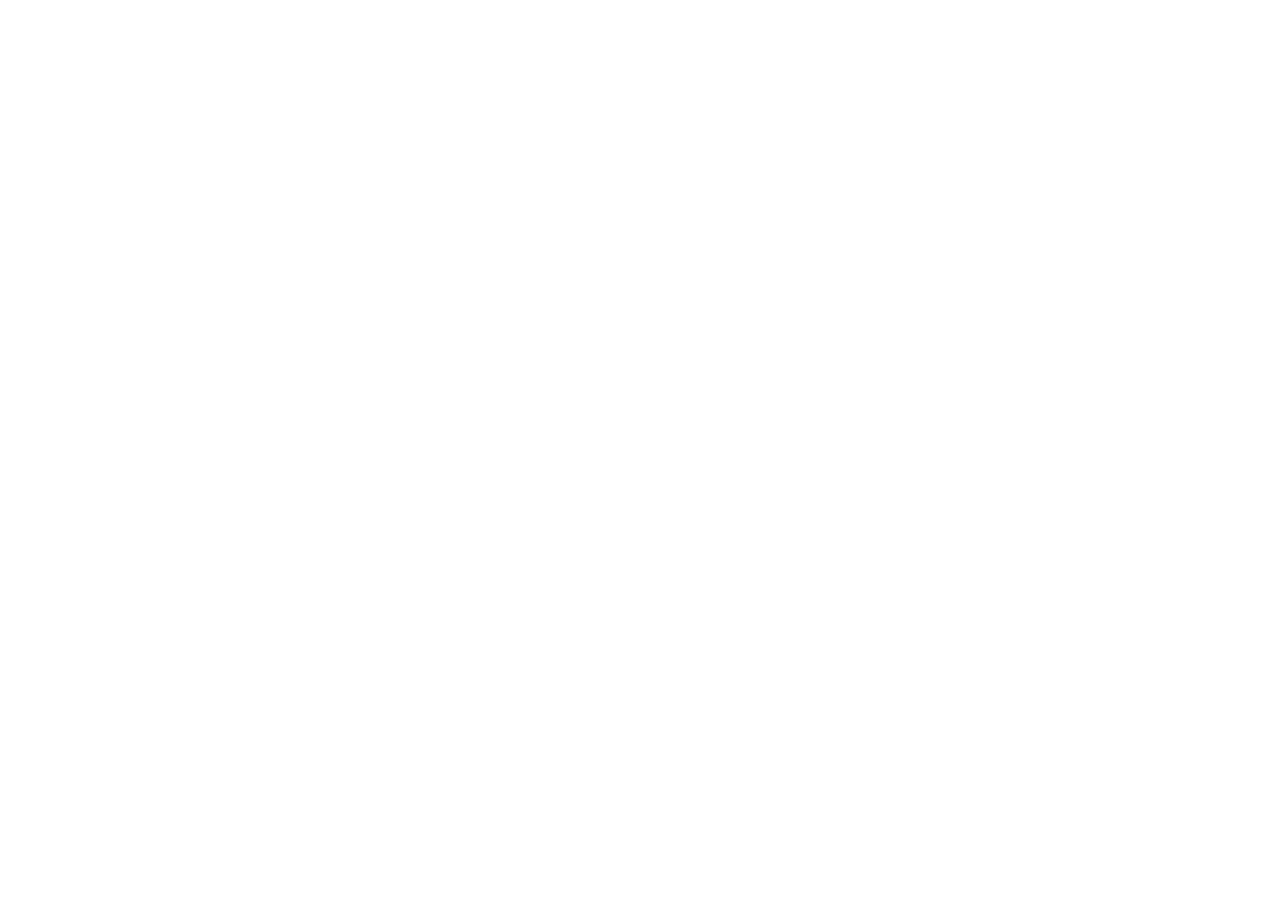
==== community.html @ 64906183 "Initial project setup" ====
<!DOCTYPE html>
<html lang="en">

<head>
  <meta charset="UTF-8">
  <meta name="viewport" content="width=device-width, initial-scale=1.0">
  <meta name="description"
    content="The Las Vegas Scholars Program community is filled with incredible UNLV students and faculty.">
  <link rel="icon" type="image/png" href="img/icons/favicon.png">
  <link rel="stylesheet" href="css/main.css">
  <link rel="stylesheet" href="css/community.css">
  <script src="js/main.js" defer></script>
  <script src="js/community.js" defer></script>
  <title>LVSP | Community</title>
</head>

<body>

</body>

</html>
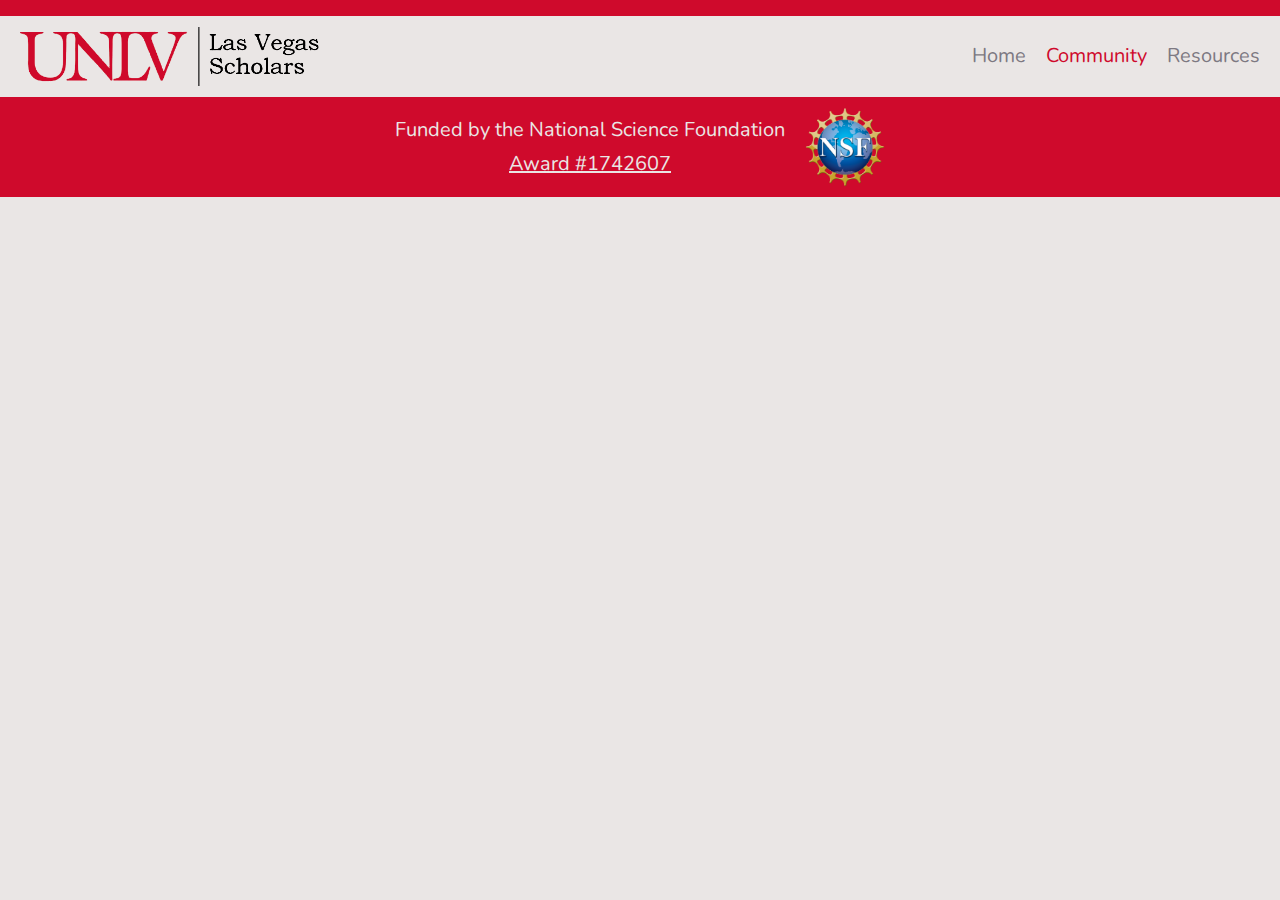
==== commit d16f00c8: "Added header and footer" ====
--- a/community.html
+++ b/community.html
@@ -7,6 +7,8 @@
   <meta name="description"
     content="The Las Vegas Scholars Program community is filled with incredible UNLV students and faculty.">
   <link rel="icon" type="image/png" href="img/icons/favicon.png">
+  <link rel="preconnect" href="https://fonts.gstatic.com">
+  <link href="https://fonts.googleapis.com/css2?family=Nunito&display=swap" rel="stylesheet">
   <link rel="stylesheet" href="css/main.css">
   <link rel="stylesheet" href="css/community.css">
   <script src="js/main.js" defer></script>
@@ -15,7 +17,23 @@
 </head>
 
 <body>
-
+  <header class="main-container">
+    <img src="img/icons/LVSP-UNLVLogo.png" alt="Las Vegas Scholars Program">
+    <nav>
+      <a href="index.html">Home</a>
+      <a href="#" class="current-page">Community</a>
+      <a href="resources.html">Resources</a>
+    </nav>
+  </header>
+  <footer>
+    <div class="award-info">
+      <p>Funded by the National Science Foundation</p>
+      <a href="https://www.nsf.gov/awardsearch/showAward?AWD_ID=1742607&HistoricalAwards=false">
+        Award #1742607
+      </a>
+    </div>
+    <img src="img/icons/NSF_4-Color_bitmap_Logo.jpg" alt="National Science Foundation Logo">
+  </footer>
 </body>
 
 </html>--- a/css/main.css
+++ b/css/main.css
@@ -0,0 +1,69 @@
+:root {
+  --light-shade: #EAE6E5;
+  --light-accent: #7D7982;
+  --main-brand-color: #CF0A2C;
+  --dark-accent: #BB8551;
+  --dark-shade: #161418;
+}
+
+* {
+  padding: 0;
+  margin: 0;
+  box-sizing: border-box;
+}
+
+html {
+  font-family: 'Nunito', 'Segoe UI', Tahoma, Geneva, Verdana, sans-serif;
+  font-size: 62.5%;
+  line-height: 1.7;
+}
+
+body {
+  background-color: var(--light-shade);
+  border-top: 1.6rem solid var(--main-brand-color);
+}
+
+.main-container {
+  max-width: 140rem;
+  margin: 0 auto;
+  padding: 1rem clamp(1rem, 2vw, 2rem);
+}
+
+/* Header */
+header {
+  display: flex;
+  align-items: center;
+  justify-content: space-between;
+}
+header img { width: clamp(12rem, 40vw, 30rem) }
+header nav {
+  display: flex;
+  align-items: flex-end;
+  justify-content: space-between;
+}
+header nav a {
+  color: var(--light-accent);
+  text-decoration: none;
+  font-size: clamp(0.8rem, 3vw, 2rem);
+  margin-left: clamp(0.8rem, 3vw, 2rem);
+  transition: color 0.25s ease-in-out;
+}
+header nav a:hover { color: var(--main-brand-color) }
+header nav a.current-page { color: var(--main-brand-color) }
+
+/* Footer */
+footer {
+  display: flex;
+  align-items: center;
+  justify-content: center;
+  background-color: var(--main-brand-color);
+  color: var(--light-shade);
+  padding: 1rem;
+}
+footer .award-info {
+  text-align: center;
+  font-size: clamp(0.8rem, 3vw, 2rem);
+  margin-right: clamp(1rem, 2vw, 2rem);
+}
+footer .award-info a { color: var(--light-shade) }
+footer img { width: clamp(4rem, 10vw, 8rem) }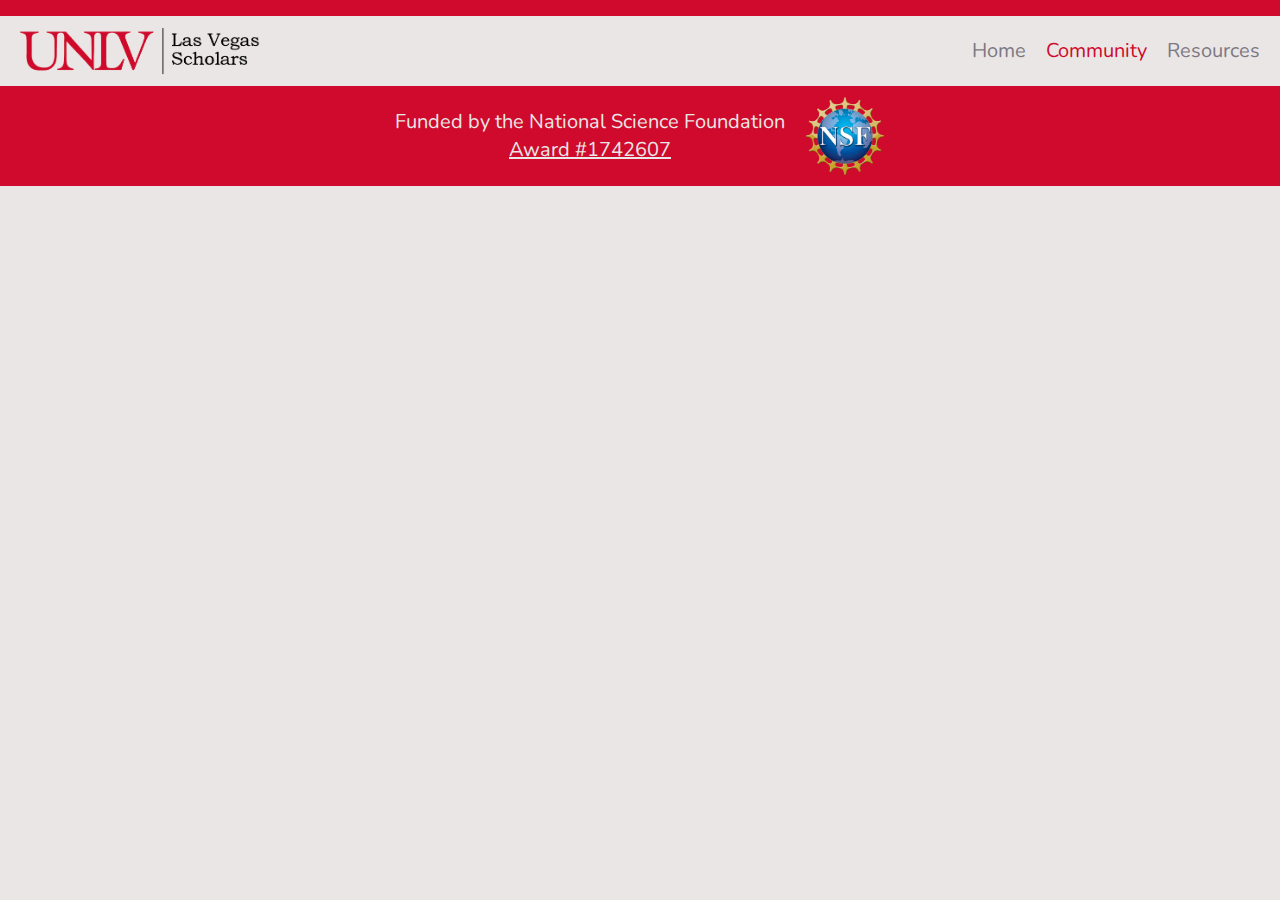
==== commit b00df6c3: "Updated header" ====
--- a/community.html
+++ b/community.html
@@ -17,13 +17,15 @@
 </head>
 
 <body>
-  <header class="main-container">
-    <img src="img/icons/LVSP-UNLVLogo.png" alt="Las Vegas Scholars Program">
-    <nav>
-      <a href="index.html">Home</a>
-      <a href="#" class="current-page">Community</a>
-      <a href="resources.html">Resources</a>
-    </nav>
+  <header>
+    <div class="main-container">
+      <img src="img/icons/LVSP-UNLVLogo.png" alt="Las Vegas Scholars Program">
+      <nav>
+        <a href="index.html">Home</a>
+        <a href="#" class="current-page">Community</a>
+        <a href="resources.html">Resources</a>
+      </nav>
+    </div>
   </header>
   <footer>
     <div class="award-info">
--- a/css/main.css
+++ b/css/main.css
@@ -15,12 +15,11 @@
 html {
   font-family: 'Nunito', 'Segoe UI', Tahoma, Geneva, Verdana, sans-serif;
   font-size: 62.5%;
-  line-height: 1.7;
+  line-height: 1;
 }
 
 body {
   background-color: var(--light-shade);
-  border-top: 1.6rem solid var(--main-brand-color);
 }
 
 .main-container {
@@ -31,11 +30,19 @@
 
 /* Header */
 header {
+  position: sticky;
+  top: 0;
+  background-color: var(--light-shade);
+  border-top: clamp(0.8rem, 30vw, 1.6rem) solid var(--main-brand-color);
+  z-index: 1;
+}
+header .main-container {
+  height: clamp(5rem, 8vw, 7rem);
   display: flex;
   align-items: center;
   justify-content: space-between;
 }
-header img { width: clamp(12rem, 40vw, 30rem) }
+header img { width: clamp(12rem, 30vw, 24rem) }
 header nav {
   display: flex;
   align-items: flex-end;
@@ -44,8 +51,8 @@
 header nav a {
   color: var(--light-accent);
   text-decoration: none;
-  font-size: clamp(0.8rem, 3vw, 2rem);
-  margin-left: clamp(0.8rem, 3vw, 2rem);
+  font-size: clamp(1rem, 2vw, 2rem);
+  margin-left: clamp(1rem, 2vw, 2rem);
   transition: color 0.25s ease-in-out;
 }
 header nav a:hover { color: var(--main-brand-color) }
@@ -62,8 +69,9 @@
 }
 footer .award-info {
   text-align: center;
-  font-size: clamp(0.8rem, 3vw, 2rem);
+  font-size: clamp(1rem, 2vw, 2rem);
   margin-right: clamp(1rem, 2vw, 2rem);
+  line-height: 1.4;
 }
 footer .award-info a { color: var(--light-shade) }
 footer img { width: clamp(4rem, 10vw, 8rem) }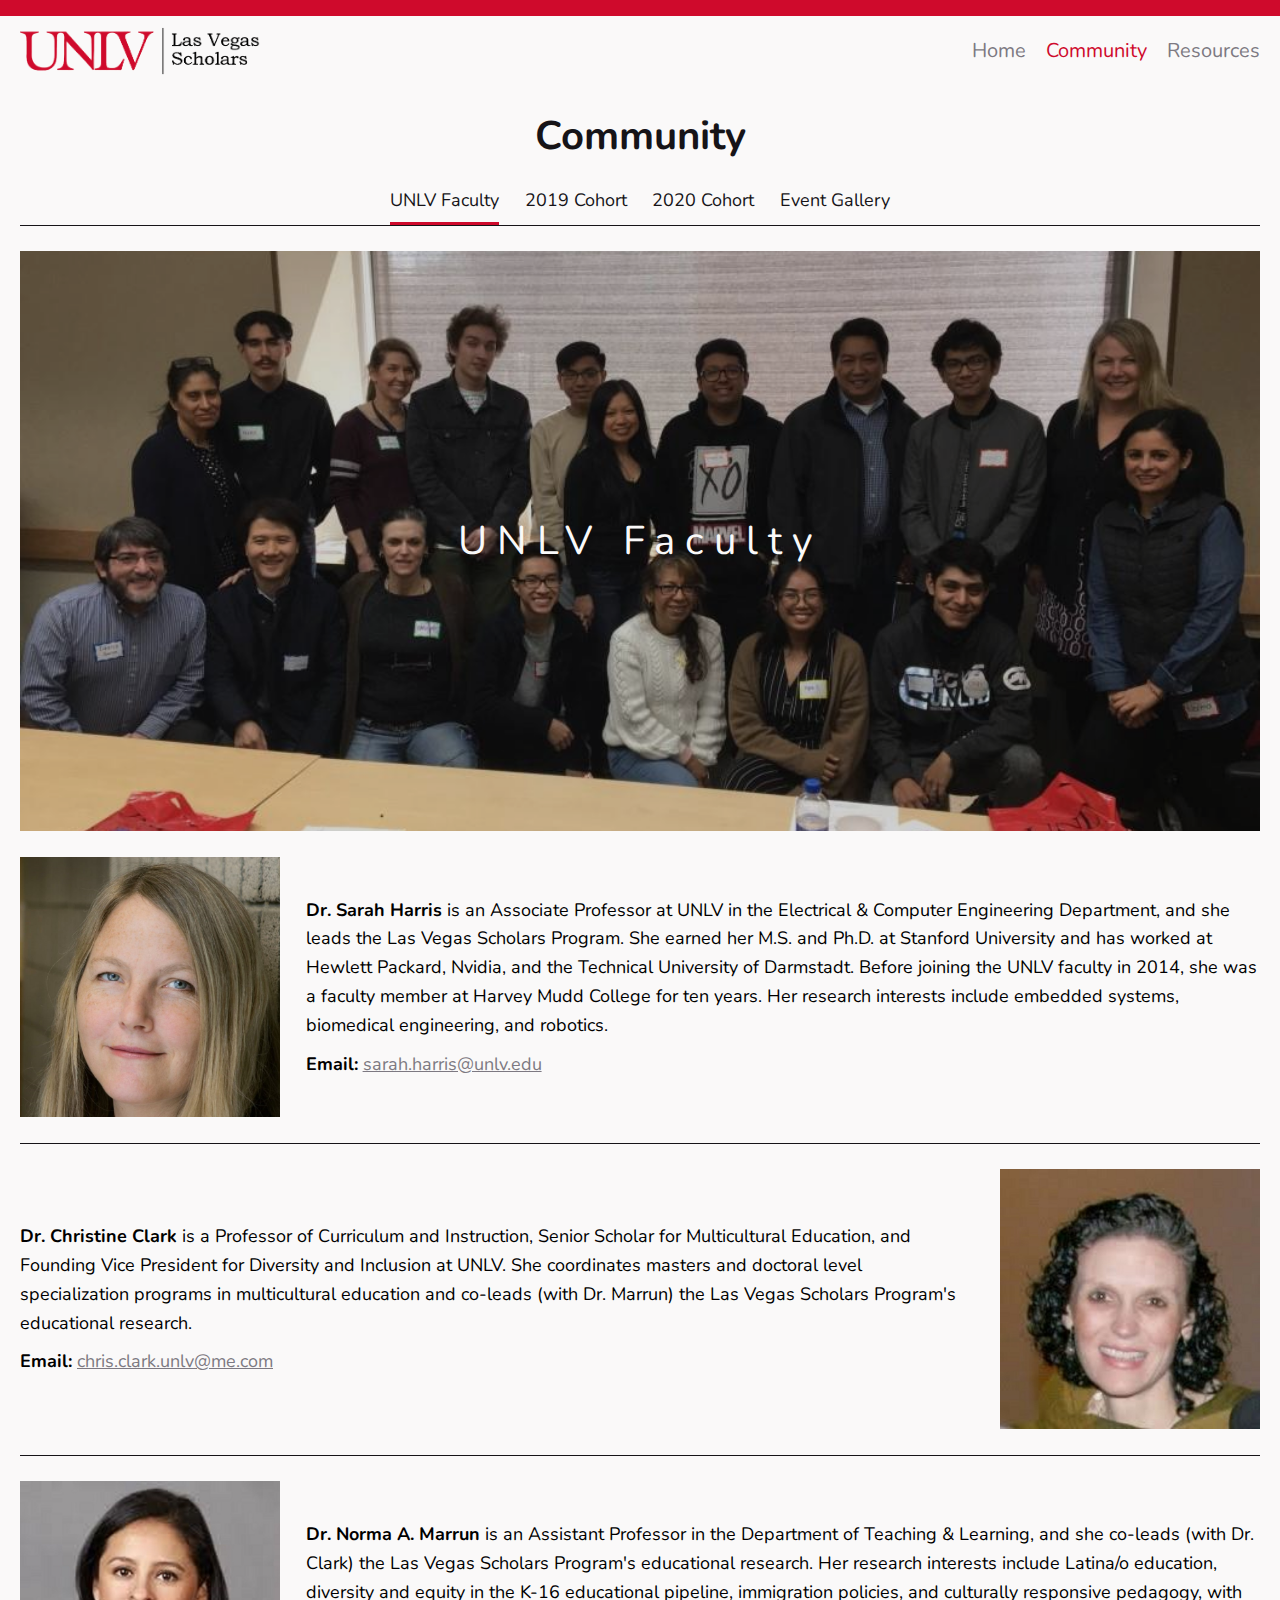
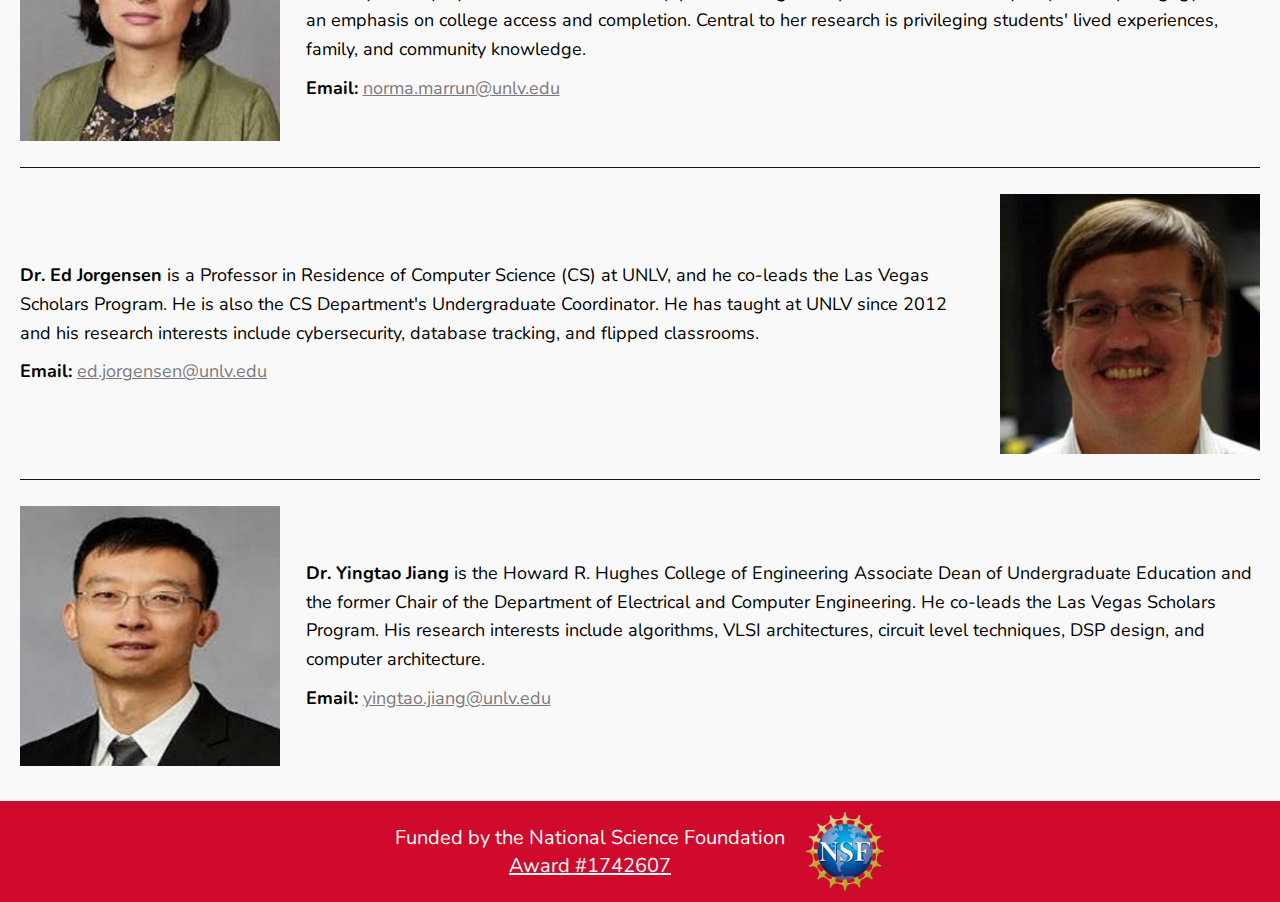
==== commit 1cd62c79: "Added community page" ====
--- a/community.html
+++ b/community.html
@@ -27,6 +27,461 @@
       </nav>
     </div>
   </header>
+  <main class="main-container">
+    <h1 class="page-title">Community</h1>
+    <nav class="tabs">
+      <div class="tab current-tab" data-tab-target="#faculty">UNLV Faculty</div>
+      <div class="tab" data-tab-target="#cohort2019">2019 Cohort</div>
+      <div class="tab" data-tab-target="#cohort2020">2020 Cohort</div>
+      <div class="tab" data-tab-target="#gallery">Event Gallery</div>
+    </nav>
+    <div class="tab-content">
+      <div id="faculty" class="current-tab-content" data-tab-content>
+        <div class="banner-container">
+          <img src="img/events/Welcome Orientation - 3.9.19/3.jpg" alt="Faculty Banner Image" class="banner-img">
+          <div class="banner-cover">
+            <h2 class="banner-text">UNLV Faculty</h2>
+          </div>
+        </div>
+        <div class="person">
+          <img src="img/bio-pics/SarahHarris.jpg" alt="Dr. Sarah Harris" class="person-img">
+          <div class="person-info">
+            <p class="person-description">
+              <b>Dr. Sarah Harris</b> is an Associate Professor at UNLV in the Electrical &
+              Computer Engineering Department, and she leads the Las Vegas Scholars Program.
+              She earned her M.S. and Ph.D. at Stanford University and has worked at
+              Hewlett Packard, Nvidia, and the Technical University of Darmstadt. Before joining
+              the UNLV faculty in 2014, she was a faculty member at Harvey Mudd College
+              for ten years. Her research interests include embedded systems,
+              biomedical engineering, and robotics.
+            </p>
+            <div class="person-email">
+              <b>Email:</b>
+              <a href="mailto:sarah.harris@unlv.edu">sarah.harris@unlv.edu</a>
+            </div>
+          </div>
+        </div>
+        <div class="person">
+          <img src="img/bio-pics/ChristineClark.jpg" alt="Dr. Christine Clark" class="person-img">
+          <div class="person-info">
+            <p class="person-description">
+              <b>Dr. Christine Clark</b> is a Professor of Curriculum and Instruction,
+              Senior Scholar for Multicultural Education, and Founding Vice President
+              for Diversity and Inclusion at UNLV. She coordinates masters and doctoral level
+              specialization programs in multicultural education and co-leads
+              (with Dr. Marrun) the Las Vegas Scholars Program's educational research.
+            </p>
+            <div class="person-email">
+              <b>Email:</b>
+              <a href="mailto:chris.clark.unlv@me.com">chris.clark.unlv@me.com</a>
+            </div>
+          </div>
+        </div>
+        <div class="person">
+          <img src="img/bio-pics/NormaMarrun.jpg" alt="Dr. Norma A. Marrun" class="person-img">
+          <div class="person-info">
+            <p class="person-description">
+              <b>Dr. Norma A. Marrun</b> is an Assistant Professor in the Department of Teaching &
+              Learning, and she co-leads (with Dr. Clark) the Las Vegas Scholars Program's
+              educational research. Her research interests include Latina/o education,
+              diversity and equity in the K-16 educational pipeline, immigration policies,
+              and culturally responsive pedagogy, with an emphasis on college access and
+              completion. Central to her research is privileging students' lived experiences,
+              family, and community knowledge.
+            </p>
+            <div class="person-email">
+              <b>Email:</b>
+              <a href="mailto:norma.marrun@unlv.edu">norma.marrun@unlv.edu</a>
+            </div>
+          </div>
+        </div>
+        <div class="person">
+          <img src="img/bio-pics/EdJorgensen.jpg" alt="Dr. Ed Jorgensen" class="person-img">
+          <div class="person-info">
+            <p class="person-description">
+              <b>Dr. Ed Jorgensen</b> is a Professor in Residence of Computer Science (CS)
+              at UNLV, and he co-leads the Las Vegas Scholars Program. He is also the
+              CS Department's Undergraduate Coordinator. He has taught at UNLV since 2012
+              and his research interests include cybersecurity, database tracking,
+              and flipped classrooms.
+            </p>
+            <div class="person-email">
+              <b>Email:</b>
+              <a href="mailto:ed.jorgensen@unlv.edu">ed.jorgensen@unlv.edu</a>
+            </div>
+          </div>
+        </div>
+        <div class="person">
+          <img src="img/bio-pics/YingtaoJiang.jpg" alt="Dr. Yingtao Jiang" class="person-img">
+          <div class="person-info">
+            <p class="person-description">
+              <b>Dr. Yingtao Jiang</b> is the Howard R. Hughes College of Engineering
+              Associate Dean of Undergraduate Education and the former Chair of the
+              Department of Electrical and Computer Engineering. He co-leads the
+              Las Vegas Scholars Program. His research interests include algorithms,
+              VLSI architectures, circuit level techniques, DSP design, and computer architecture.
+            </p>
+            <div class="person-email">
+              <b>Email:</b>
+              <a href="mailto:yingtao.jiang@unlv.edu">yingtao.jiang@unlv.edu</a>
+            </div>
+          </div>
+        </div>
+      </div>
+      <div id="cohort2019" data-tab-content>
+        <div class="banner-container">
+          <img src="img/events/2019 Cohort - Photo Shoot/8.jpg" alt="Cohort 2019 Banner Image" class="banner-img">
+          <div class="banner-cover">
+            <h2 class="banner-text">2019 Cohort</h2>
+          </div>
+        </div>
+        <div class="person">
+          <img src="img/bio-pics/DatinoDixon.jpg" alt="Datino Dixon" class="person-img">
+          <div class="person-info">
+            <p class="person-description">
+              Ever since <b>Datino Dixon</b> first stepped foot into his grandpa’s computer shop,
+              he’s been fascinated by computers. Datino went to CSN High School (east campus)
+              and is an entering freshman studying computer engineering at UNLV.
+              He loves going to the gym, building computers, and hanging out with friends.
+              He is proud to be a part of this program and hopes to really make a change in the
+              world – like how this program has changed his.
+            </p>
+          </div>
+        </div>
+        <div class="person">
+          <img src="img/bio-pics/MarcoInfantado.jpg" alt="Marco Infantado" class="person-img">
+          <div class="person-info">
+            <p class="person-description">
+              <b>Marco Infantado</b> is a student at UNLV studying computer science. He was the
+              salutatorian in his high school, East Career and Technical Academy. He was part of
+              the Information Technology Program and became an intern technician for the school.
+              It was in his sophomore year of high school, when he took AP computer science and
+              game design, that he realized how much he enjoyed programming.
+            </p>
+          </div>
+        </div>
+        <div class="person">
+          <img src="img/bio-pics/RobertLonasco.jpg" alt="Robert Lonasco" class="person-img">
+          <div class="person-info">
+            <p class="person-description">
+              Born and raised in Las Vegas, Nevada, <b>Robert Lonasco</b> had recently discovered
+              his passion for computers upon building his own PC, back in the summer of 2018.
+              Robert graduated from CSNHS (South) in spring 2019 with nearly 40 college credits
+              under his name. He is now majoring in Computer Engineering at the University of
+              Nevada, Las Vegas. Robert’s favorite pastimes include swimming, video games,
+              watching hockey, and hanging with his friends on discord. In the future after
+              getting his education, Robert seeks to work in an innovative field such as
+              defense, space exploration, video game design, or the electric car industry.
+            </p>
+          </div>
+        </div>
+        <div class="person">
+          <img src="img/bio-pics/DanielMontoya.jpg" alt="Daniel Montoya" class="person-img">
+          <div class="person-info">
+            <p class="person-description">
+              <b>Daniel Montoya</b> is an entering freshman studying computer engineering at
+              the UNLV. In high school, he was a member of the Student Organization of
+              Latinos (SOL), where he participated in events to help the community, such as
+              food drives, toy drives, and other volunteering activities. Having done this
+              for over two years, he was able to proudly wear the SOL stole during graduation.
+              Daniel traveled most of Europe during the summer after graduating from high
+              school, and he is now excited to begin his studies at UNLV to become a
+              computer engineer.
+            </p>
+          </div>
+        </div>
+        <div class="person">
+          <img src="img/bio-pics/KevynSolano.jpg" alt="Kevyn Solano" class="person-img">
+          <div class="person-info">
+            <p class="person-description">
+              <b>Kevyn Solano</b> graduated from Chaparral High School in 2019. He is majoring
+              in computer engineering at UNLV. He chose this major because he has always loved
+              computers and wants to deepen his understanding of how they work so that he can
+              expand the ways that he can apply them to solve problems. He believes that
+              computing has a sea of possibilities that have not yet been exploited.
+              He is excited about embarking on his university career, and he looks forward to
+              graduating, after which he hopes to work for a large company such as
+              Google or Microsoft.
+            </p>
+          </div>
+        </div>
+        <div class="person">
+          <img src="img/bio-pics/KylaSannadan.jpg" alt="Kyla Sannadan" class="person-img">
+          <div class="person-info">
+            <p class="person-description">
+              <b>Kyla Sannadan</b> is an undergraduate currently majoring in Computer Science
+              and Graphic Design at UNLV. She graduated from Nevada State High School, serving
+              in leadership roles for various extra-curricular activities such as being her
+              zoned school's Navy JROTC Academic Team Commander and being part of both the
+              Unarmed Drill Team and Chamber Orchestra. Kyla eventually plans to go further
+              into graphic design after graduating from college, aiming for a career that
+              utilizes knowledge from both majors that she is currently studying in.
+            </p>
+          </div>
+        </div>
+        <div class="person">
+          <img src="img/bio-pics/SamVinh.jpg" alt="Sam Vinh" class="person-img">
+          <div class="person-info">
+            <p class="person-description">
+              <b>Sam Vinh</b> is an ambitious undergraduate studying Computer Science at
+              UNLV. In parallel with his education, he has been in positions as a Mathnasium
+              lead instructor and as a UNLV undergraduate teaching assistant. He conducted
+              research on machine learning at UNLV in the course of a six-week program
+              partnering with the U.S. Department of Defense. Currently, he works as a
+              cybersecurity software engineer developing distributed system applications
+              integrated with IBM Z mainframes. Outside of his work, he loves burying himself
+              into a book both to relax and to further his pursuit of knowledge.
+            </p>
+          </div>
+        </div>
+        <div class="person">
+          <img src="img/bio-pics/CameronTabion.jpg" alt="Cameron Keokolo Tabion" class="person-img">
+          <div class="person-info">
+            <p class="person-description">
+              With a lifetime passion for computer programming, <b>Cameron Keokolo Tabion</b> is
+              attending UNLV as a computer science major. At his highschool, Advanced
+              Technologies Academy, Cameron cultivated his skills as a programmer through a
+              variety of classes. Enrolled in both the computer science and web design
+              majors at A-Tech, he built a strong foundation of knowledge within these
+              two fields. Currently, Cameron works as a research assistant in the DataX Lab at
+              UNLV under Dr. Mingon Kang. Cameron plans to continue his education and pursue a
+              career in the field of computer science.
+            </p>
+          </div>
+        </div>
+      </div>
+      <div id="cohort2020" data-tab-content>
+        <div class="banner-container">
+          <img src="img/events/Welcome Orientation - 3.7.20/2.jpg" alt="Cohort 2020 Banner Image" class="banner-img">
+          <div class="banner-cover">
+            <h2 class="banner-text">2020 Cohort</h2>
+          </div>
+        </div>
+        <div class="person">
+          <img src="img/bio-pics/BritneyDang.jpg" alt="Britney Dang" class="person-img">
+          <div class="person-info">
+            <p class="person-description">
+              <b>Britney Dang</b> is majoring in computer science. In high school, she was
+              involved in a lot of different electives like orchestra and studio art where she
+              played viola and painted for different art shows. She was also in various
+              clubs such as National Honors Society (NHS), Japanese club, and the Vietnamese
+              youth group, Thieu Nhi Thanh The (TNTT). She is still currently active in TNTT,
+              where she volunteers to help the elderly and the church she goes to. She loves
+              volunteering in various Asian festivals like Aki Matsuri, Haru Matsuri, and
+              Dai Hoi Thanh Mau. She is now an incoming freshman going to UNLV ready to learn
+              all about computer science.
+            </p>
+          </div>
+        </div>
+        <div class="person">
+          <img src="img/bio-pics/JaquelinMacias.jpg" alt="Jaquelin Macias Rodriguez" class="person-img">
+          <div class="person-info">
+            <p class="person-description">
+              <b>Jaquelin Macias Rodriguez</b> is a first-generation student with a desire to
+              inspire other young Hispanic females to join a field that is quite intimidating.
+              She loves challenges and for that same reason she finds herself joining this
+              tremendous field. Jaquelin is attending UNLV to pursue a degree in computer
+              science. She graduated from East Career and Technical Academy in 2020. During
+              her years at East-CTA she took multiple dual credit, honor, and AP courses to
+              get ahead in her college credits. Jaquelin was very social and involved in
+              multiple clubs such as BSU, STUCO, CHEER, and SOL. She was an amazing leader,
+              as she held the position of Student Body Vice President of Service. As she enters
+              UNLV, she hopes to continue her involvement with the community and achieve the
+              degree she desires.
+            </p>
+          </div>
+        </div>
+        <div class="person">
+          <img src="img/bio-pics/MichelleMcGowan.jpg" alt="Michelle McGowan" class="person-img">
+          <div class="person-info">
+            <p class="person-description">
+              <b>Michelle McGowan</b> graduated from Clark High School and is majoring in
+              computer science at UNLV. She was a member of Clark’s Student Council where
+              she was Student Body Social Media Webmaster. Michelle loves all things Harry
+              Potter and Marvel. She loves books, bands, and binge watching. Michelle is
+              interested in studying CS because of the many learning experiences and opportunities
+              it brings.
+            </p>
+          </div>
+        </div>
+        <div class="person">
+          <img src="img/bio-pics/IsabellaPaperno.jpg" alt="Isabella Paperno" class="person-img">
+          <div class="person-info">
+            <p class="person-description">
+              <b>Isabella Paperno</b> strives to be the best she can be and does everything
+              in her power to not only bring success for herself, but her fellow peers as well.
+              Overseeing the progress of others has helped her forge the interest in future
+              technological advances. Isabella can easily turn an optimistic goal into a grand
+              reality through acquired leadership skills that she has honed over the years.
+              Her selfless deeds have given her a humble reputation in Ed W. Clark High School’s
+              Academy of Math, Science, Arts, and Technology, where she can make a seemingly
+              impossible task into a fun-filled activity that grants students the joys of education.
+            </p>
+          </div>
+        </div>
+        <div class="person">
+          <img src="img/bio-pics/MichaelRazon.jpg" alt="Michael Razon" class="person-img">
+          <div class="person-info">
+            <p class="person-description">
+              <b>Michael Razon</b> has been interested in programming for many years, and is
+              excited to major in computer science at UNLV. In 2020, he graduated from Desert
+              Oasis where he performed in his school's chamber orchestra, played in the Varsity
+              Quiz team, and participated in several clubs. After taking a computer science
+              course in his senior year, he is eager to learn more about the discipline. He is
+              looking forward to his college experience and cultivating the skills to become
+              a software engineer.
+            </p>
+          </div>
+        </div>
+        <div class="person">
+          <img src="img/bio-pics/FabrizioValdivia.jpg" alt="Fabrizio Valdivia" class="person-img">
+          <div class="person-info">
+            <p class="person-description">
+              <b>Fabrizio Valdivia</b> graduated from East Career and Technical Academy in
+              2020 and is majoring in computer science at UNLV. He was a part of the
+              Information Technology program at his high school and got involved in many
+              extracurricular activities. He was in the Drama club and the Dance team where
+              he got to perform in front of his school numerous times in assemblies,
+              events, the one-act plays, and the dinner theater. He is excited to be a part
+              of the Las Vegas Scholars Program and make good use of the amazing
+              opportunities offered to him.
+            </p>
+          </div>
+        </div>
+        <div class="person">
+          <img src="img/bio-pics/SydneyVillanueva.jpg" alt="Sydney Villanueva" class="person-img">
+          <div class="person-info">
+            <p class="person-description">
+              <b>Sydney Villanueva</b> studied Information Technology at West Career
+              and Technical Academy. She has always been interested in computer science, and it
+              was truly heightened when she had to do a programming project in 8th grade.
+              Sydney wants to expand her knowledge in computer science so she can do and create
+              amazing things in the future. Currently, she is a lifeguard and loves teaching
+              kids how to swim and feel comfortable in the water. Her hobbies include painting
+              and piano, as a stress reliever.
+            </p>
+          </div>
+        </div>
+        <div class="person">
+          <img src="img/bio-pics/WilliamZielinski.jpg" alt="William Zielinski" class="person-img">
+          <div class="person-info">
+            <p class="person-description">
+              <b>William Zielinski</b> is a freshman at UNLV studying computer engineering. He was
+              home-schooled until his senior year when he attended CSN for most of his classes.
+              As a home-schooled student he participated in 4-H activities such as robotics,
+              digital photography, cooking, rabbit showmanship, and woodworking. William has
+              always been very interested in technology and has been taking coding classes
+              since he was 10 years old. He is extremely excited to attend UNLV and obtain the
+              knowledge necessary to succeed in a computer engineering career.
+            </p>
+          </div>
+        </div>
+        <div class="person">
+          <img src="img/bio-pics/JohnJimenez.jpg" alt="John Jimenez" class="person-img">
+          <div class="person-info">
+            <p class="person-description">
+              <b>John Jimenez</b> graduated from Eldorado High School in 2020.
+              Now, he is a student at UNLV studying computer engineering.
+              John chose to pursue a computer engineering major because one of his high school teachers introduced
+              him to computers and robots, which he really liked programming, design, and building.
+              John's dream job would be to work in a great company (Tesla, Google, Microsoft, etc) or
+              even starting one.
+            </p>
+          </div>
+        </div>
+        <div class="person">
+          <img src="img/bio-pics/AngelVargas.jpg" alt="Angel Vargas" class="person-img">
+          <div class="person-info">
+            <p class="person-description">
+              <b>Angel Vargas</b> will be attending UNLV, where he plans to
+              major in computer science. He wants to pursue a computer science degree because he realized
+              how incredible and fascinating making websites, apps, or even games is, and plans expand his
+              knowledge to cyber security and software engineering. Angel enjoys watching anime,
+              playing games, and working out. He is really excited for this school year and is looking
+              forward to meeting other students as well as professors.
+            </p>
+          </div>
+        </div>
+      </div>
+      <div id="gallery" data-tab-content>
+        <div class="events">
+          <div class="slideshow">
+            <div class="slideshow-images">
+              <img src="img/events/Welcome Orientation - 3.9.19/1.jpg" alt="Welcome Orientation - 2019"
+                class="current-img">
+              <img src="img/events/Welcome Orientation - 3.9.19/2.jpg" alt="Welcome Orientation - 2019">
+              <img src="img/events/Welcome Orientation - 3.9.19/3.jpg" alt="Welcome Orientation - 2019">
+            </div>
+            <div class="slideshow-controls">
+              <button name="previous">&#10094</button>
+              <label>Welcome Orientation - 2019</label>
+              <button name="next">&#10095</button>
+            </div>
+          </div>
+          <div class="slideshow">
+            <div class="slideshow-images">
+              <img src="img/events/Summer Bridge Orientation - 7.27.19/1.jpg" alt="Summer Bridge Orientation - 2019"
+                class="current-img">
+              <img src="img/events/Summer Bridge Orientation - 7.27.19/2.jpg" alt="Summer Bridge Orientation - 2019">
+              <img src="img/events/Summer Bridge Orientation - 7.27.19/3.jpg" alt="Summer Bridge Orientation - 2019">
+              <img src="img/events/Summer Bridge Orientation - 7.27.19/4.jpg" alt="Summer Bridge Orientation - 2019">
+              <img src="img/events/Summer Bridge Orientation - 7.27.19/5.jpg" alt="Summer Bridge Orientation - 2019">
+              <img src="img/events/Summer Bridge Orientation - 7.27.19/6.jpg" alt="Summer Bridge Orientation - 2019">
+              <img src="img/events/Summer Bridge Orientation - 7.27.19/7.jpg" alt="Summer Bridge Orientation - 2019">
+              <img src="img/events/Summer Bridge Orientation - 7.27.19/8.jpg" alt="Summer Bridge Orientation - 2019">
+            </div>
+            <div class="slideshow-controls">
+              <button name="previous">&#10094</button>
+              <label>Summer Bridge Orientation - 2019</label>
+              <button name="next">&#10095</button>
+            </div>
+          </div>
+          <div class="slideshow">
+            <div class="slideshow-images">
+              <img src="img/events/2019 Cohort - Photo Shoot/1.jpg" alt="2019 Cohort Photo Shoot" class="current-img">
+              <img src="img/events/2019 Cohort - Photo Shoot/2.jpg" alt="2019 Cohort Photo Shoot">
+              <img src="img/events/2019 Cohort - Photo Shoot/3.jpg" alt="2019 Cohort Photo Shoot">
+              <img src="img/events/2019 Cohort - Photo Shoot/4.jpg" alt="2019 Cohort Photo Shoot">
+              <img src="img/events/2019 Cohort - Photo Shoot/5.jpg" alt="2019 Cohort Photo Shoot">
+              <img src="img/events/2019 Cohort - Photo Shoot/6.jpg" alt="2019 Cohort Photo Shoot">
+              <img src="img/events/2019 Cohort - Photo Shoot/7.jpg" alt="2019 Cohort Photo Shoot">
+              <img src="img/events/2019 Cohort - Photo Shoot/8.jpg" alt="2019 Cohort Photo Shoot">
+            </div>
+            <div class="slideshow-controls">
+              <button name="previous">&#10094</button>
+              <label>2019 Cohort Photo Shoot</label>
+              <button name="next">&#10095</button>
+            </div>
+          </div>
+          <div class="slideshow">
+            <div class="slideshow-images">
+              <img src="img/events/End-of-Semester Debrief - 12.13.19/1.jpg" alt="End of Semester Debrief - 2019"
+                class="current-img">
+              <img src="img/events/End-of-Semester Debrief - 12.13.19/2.jpg" alt="End of Semester Debrief - 2019">
+            </div>
+            <div class="slideshow-controls">
+              <button name="previous">&#10094</button>
+              <label>End of Semester Debrief - 2019</label>
+              <button name="next">&#10095</button>
+            </div>
+          </div>
+          <div class="slideshow">
+            <div class="slideshow-images">
+              <img src="img/events/Welcome Orientation - 3.7.20/1.jpg" alt="Welcome Orientation - 2020"
+                class="current-img">
+              <img src="img/events/Welcome Orientation - 3.7.20/2.jpg" alt="Welcome Orientation - 2020">
+              <img src="img/events/Welcome Orientation - 3.7.20/3.jpg" alt="Welcome Orientation - 2020">
+            </div>
+            <div class="slideshow-controls">
+              <button name="previous">&#10094</button>
+              <label>Welcome Orientation - 2020</label>
+              <button name="next">&#10095</button>
+            </div>
+          </div>
+        </div>
+      </div>
+    </div>
+  </main>
   <footer>
     <div class="award-info">
       <p>Funded by the National Science Foundation</p>
--- a/css/main.css
+++ b/css/main.css
@@ -1,5 +1,5 @@
 :root {
-  --light-shade: #EAE6E5;
+  --light-shade: #FAF9F9;
   --light-accent: #7D7982;
   --main-brand-color: #CF0A2C;
   --dark-accent: #BB8551;
--- a/css/community.css
+++ b/css/community.css
@@ -0,0 +1,149 @@
+.page-title {
+  text-align: center;
+  font-size: clamp(2rem, 4vw, 4rem);
+  padding: clamp(1rem, 2vw, 2rem) 0;
+  color: var(--dark-shade);
+}
+
+/* Tabs */
+.tabs {
+  display: flex;
+  align-items: center;
+  justify-content: center;
+}
+.tab {
+  padding: clamp(0.6rem, 1vw, 1rem) 0;
+  margin: 0 clamp(1rem, 1vw, 2rem);
+  color: var(--dark-shade);
+  font-size: clamp(0.8rem, 2vw, 1.8rem);
+  text-align: center;
+  line-height: 1.6;
+  cursor: pointer;
+  transition: 0.2s box-shadow;
+}
+.tab:hover { box-shadow: inset 0 -0.4rem 0 -0.1rem var(--main-brand-color) }
+.current-tab { box-shadow: inset 0 -0.4rem 0 -0.1rem var(--main-brand-color) }
+[data-tab-content] { display: none }
+.current-tab-content[data-tab-content] { display: block }
+
+/* Tab Content */
+.tab-content { border-top: 0.1rem solid var(--dark-shade) }
+
+/* Banner Image */
+.banner-container {
+  position: relative;
+  margin-top: clamp(1rem, 2vw, 4rem);
+}
+.banner-img {
+  display: block;
+  max-height: 58rem;
+  width: 100%;
+  object-fit: cover;
+  object-position: center 30%;
+}
+.banner-cover {
+  display: flex;
+  align-items: center;
+  justify-content: center;
+  position: absolute;
+  top: 0;
+  left: 0;
+  width: 100%;
+  height: 100%;
+  color: var(--light-shade);
+  background: rgba(22, 20, 24, 0.2) border-box;
+  transition: color 0.3s, background-color 0.3s;
+}
+.banner-cover:hover {
+  color: transparent;
+  background-color: transparent;
+}
+.banner-text {
+  font-size: clamp(2rem, 4vw, 4rem);
+  font-weight: 400;
+  letter-spacing: clamp(0rem, 1vw, 1rem);
+}
+
+/* Person */
+.person {
+  display: flex;
+  align-items: center;
+  justify-content: space-between;
+  padding: clamp(1rem, 2vw, 4rem) 0;
+  border-bottom: 0.1rem solid var(--dark-shade);
+}
+.person:nth-child(odd) { flex-direction: row-reverse }
+.person:nth-child(odd) .person-img { margin-left: clamp(2rem, 2vw, 4rem) }
+.person:nth-child(even) .person-img { margin-right: clamp(2rem, 2vw, 4rem) }
+.person:last-child { border-bottom: none }
+.person-img { width: clamp(14rem, 26vw, 26rem) }
+.person-info {
+  font-size: clamp(1.2rem, 2vw, 1.8rem);
+  line-height: 1.6;
+}
+.person-email { margin-top: 1rem }
+.person-email a { color: var(--light-accent) }
+
+/* Gallery */
+.events {
+  display: grid;
+  grid-template-columns: 1fr 1fr;
+  gap: 2rem;
+  justify-content: center;
+  margin: clamp(1rem, 2vw, 4rem) 0;
+}
+.slideshow { position: relative }
+.slideshow-images img {
+  display: none;
+  width: 100%;
+  object-fit: cover;
+}
+.slideshow-images .current-img { display: block }
+.slideshow-controls {
+  display: flex;
+  align-items: center;
+  justify-content: space-between;
+  position: absolute;
+  left: 0;
+  bottom: 0;
+  width: 100%;
+  height: clamp(2.4rem, 3vw, 4rem);
+  color: var(--light-shade);
+  font-size: clamp(1rem, 1.8vw, 2rem);
+  background: rgba(22, 20, 24, 0.5) border-box;
+  transition: color 0.3s, background-color 0.3s;
+}
+.slideshow-controls button {
+  height: clamp(2.4rem, 3vw, 4rem);
+  padding: 0 clamp(3rem, 3vw, 4rem);
+  border: none;
+  color: var(--light-shade);
+  font-size: clamp(1rem, 1.8vw, 2rem);
+  background: none;
+  cursor: pointer;
+  transition: background-color 0.3s;
+}
+.slideshow-controls button[name='previous'] { border-right: 1px solid var(--light-shade) }
+.slideshow-controls button[name='next'] { border-left: 1px solid var(--light-shade) }
+.slideshow-controls button:hover[name='previous'], 
+.slideshow-controls button:hover[name='next'] { background-color: rgba(22, 20, 24, 0.5) }
+.slideshow-controls button:focus { outline: none }
+
+@media (max-width: 1024px) {
+  .events {
+    grid-template-columns: 1fr;
+    gap: clamp(1rem, 2vw, 4rem);
+    margin-bottom: 0;
+  }
+}
+
+@media (max-width: 480px) {
+  .person { flex-direction: column }
+  .person:nth-child(odd) { flex-direction: column }
+  .person:nth-child(odd) .person-img { margin-left: 0 }
+  .person:nth-child(even) .person-img { margin-right: 0 }
+  .person-img {
+    width: clamp(10rem, 50vw, 20rem);
+    margin-bottom: 1rem;
+  }
+}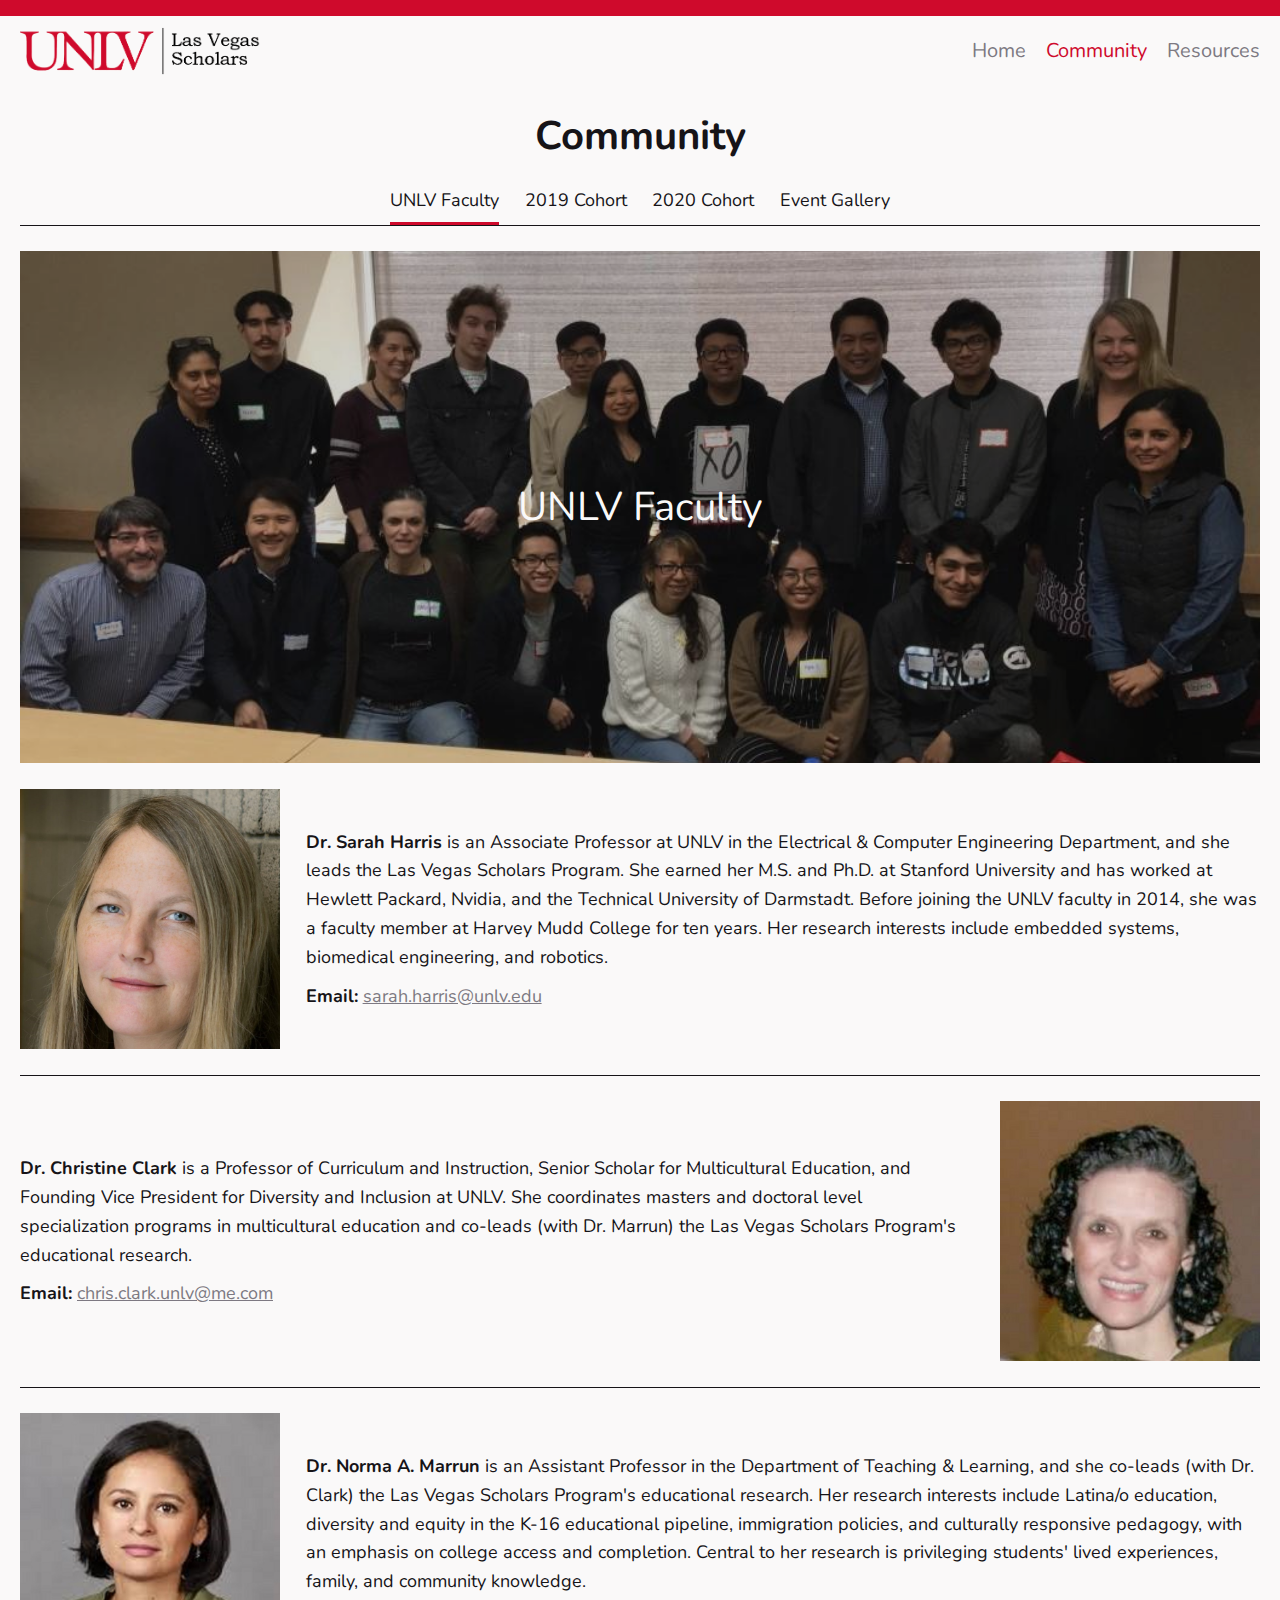
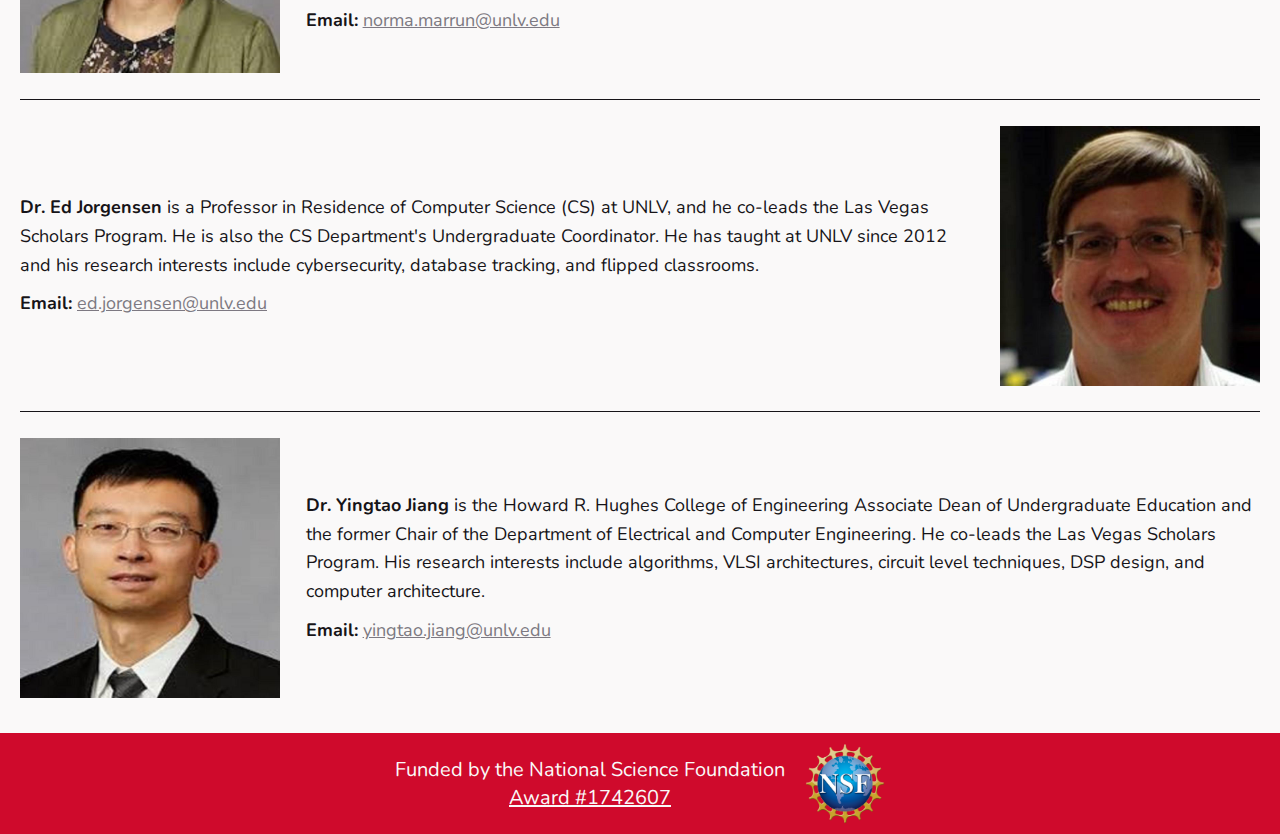
==== commit ac5f05ff: "Changed slideshow labels" ====
--- a/community.html
+++ b/community.html
@@ -414,7 +414,7 @@
             </div>
             <div class="slideshow-controls">
               <button name="previous">&#10094</button>
-              <label>Welcome Orientation - 2019</label>
+              <label>Welcome Orientation (2019)</label>
               <button name="next">&#10095</button>
             </div>
           </div>
@@ -432,7 +432,7 @@
             </div>
             <div class="slideshow-controls">
               <button name="previous">&#10094</button>
-              <label>Summer Bridge Orientation - 2019</label>
+              <label>Summer Bridge Orientation (2019)</label>
               <button name="next">&#10095</button>
             </div>
           </div>
@@ -461,7 +461,7 @@
             </div>
             <div class="slideshow-controls">
               <button name="previous">&#10094</button>
-              <label>End of Semester Debrief - 2019</label>
+              <label>End of Semester Debrief (2019)</label>
               <button name="next">&#10095</button>
             </div>
           </div>
@@ -474,7 +474,7 @@
             </div>
             <div class="slideshow-controls">
               <button name="previous">&#10094</button>
-              <label>Welcome Orientation - 2020</label>
+              <label>Welcome Orientation (2020)</label>
               <button name="next">&#10095</button>
             </div>
           </div>
--- a/css/main.css
+++ b/css/main.css
@@ -20,6 +20,7 @@
 
 body {
   background-color: var(--light-shade);
+  color: var(--dark-shade);
 }
 
 .main-container {
@@ -33,16 +34,16 @@
   position: sticky;
   top: 0;
   background-color: var(--light-shade);
-  border-top: clamp(0.8rem, 30vw, 1.6rem) solid var(--main-brand-color);
+  border-top: clamp(0.8rem, 2vw, 1.6rem) solid var(--main-brand-color);
   z-index: 1;
 }
 header .main-container {
-  height: clamp(5rem, 8vw, 7rem);
+  height: clamp(4rem, 9vw, 7rem);
   display: flex;
   align-items: center;
   justify-content: space-between;
 }
-header img { width: clamp(12rem, 30vw, 24rem) }
+header img { width: clamp(10rem, 30vw, 24rem) }
 header nav {
   display: flex;
   align-items: flex-end;
@@ -51,7 +52,7 @@
 header nav a {
   color: var(--light-accent);
   text-decoration: none;
-  font-size: clamp(1rem, 2vw, 2rem);
+  font-size: clamp(1rem, 3vw, 2rem);
   margin-left: clamp(1rem, 2vw, 2rem);
   transition: color 0.25s ease-in-out;
 }
--- a/css/community.css
+++ b/css/community.css
@@ -15,7 +15,7 @@
   padding: clamp(0.6rem, 1vw, 1rem) 0;
   margin: 0 clamp(1rem, 1vw, 2rem);
   color: var(--dark-shade);
-  font-size: clamp(0.8rem, 2vw, 1.8rem);
+  font-size: clamp(1rem, 2vw, 1.8rem);
   text-align: center;
   line-height: 1.6;
   cursor: pointer;
@@ -36,7 +36,7 @@
 }
 .banner-img {
   display: block;
-  max-height: 58rem;
+  max-height: clamp(14rem, 40vw, 58rem);
   width: 100%;
   object-fit: cover;
   object-position: center 30%;
@@ -61,7 +61,6 @@
 .banner-text {
   font-size: clamp(2rem, 4vw, 4rem);
   font-weight: 400;
-  letter-spacing: clamp(0rem, 1vw, 1rem);
 }
 
 /* Person */
@@ -109,13 +108,14 @@
   width: 100%;
   height: clamp(2.4rem, 3vw, 4rem);
   color: var(--light-shade);
-  font-size: clamp(1rem, 1.8vw, 2rem);
+  text-align: center;
+  font-size: clamp(1rem, 1.4vw, 1.8rem);
   background: rgba(22, 20, 24, 0.5) border-box;
   transition: color 0.3s, background-color 0.3s;
 }
 .slideshow-controls button {
   height: clamp(2.4rem, 3vw, 4rem);
-  padding: 0 clamp(3rem, 3vw, 4rem);
+  padding: 0 clamp(2rem, 3vw, 4rem);
   border: none;
   color: var(--light-shade);
   font-size: clamp(1rem, 1.8vw, 2rem);
@@ -137,6 +137,10 @@
   }
 }
 
+@media (max-height: 480px) {
+  .events { grid-template-columns: 1fr 1fr }
+}
+
 @media (max-width: 480px) {
   .person { flex-direction: column }
   .person:nth-child(odd) { flex-direction: column }
